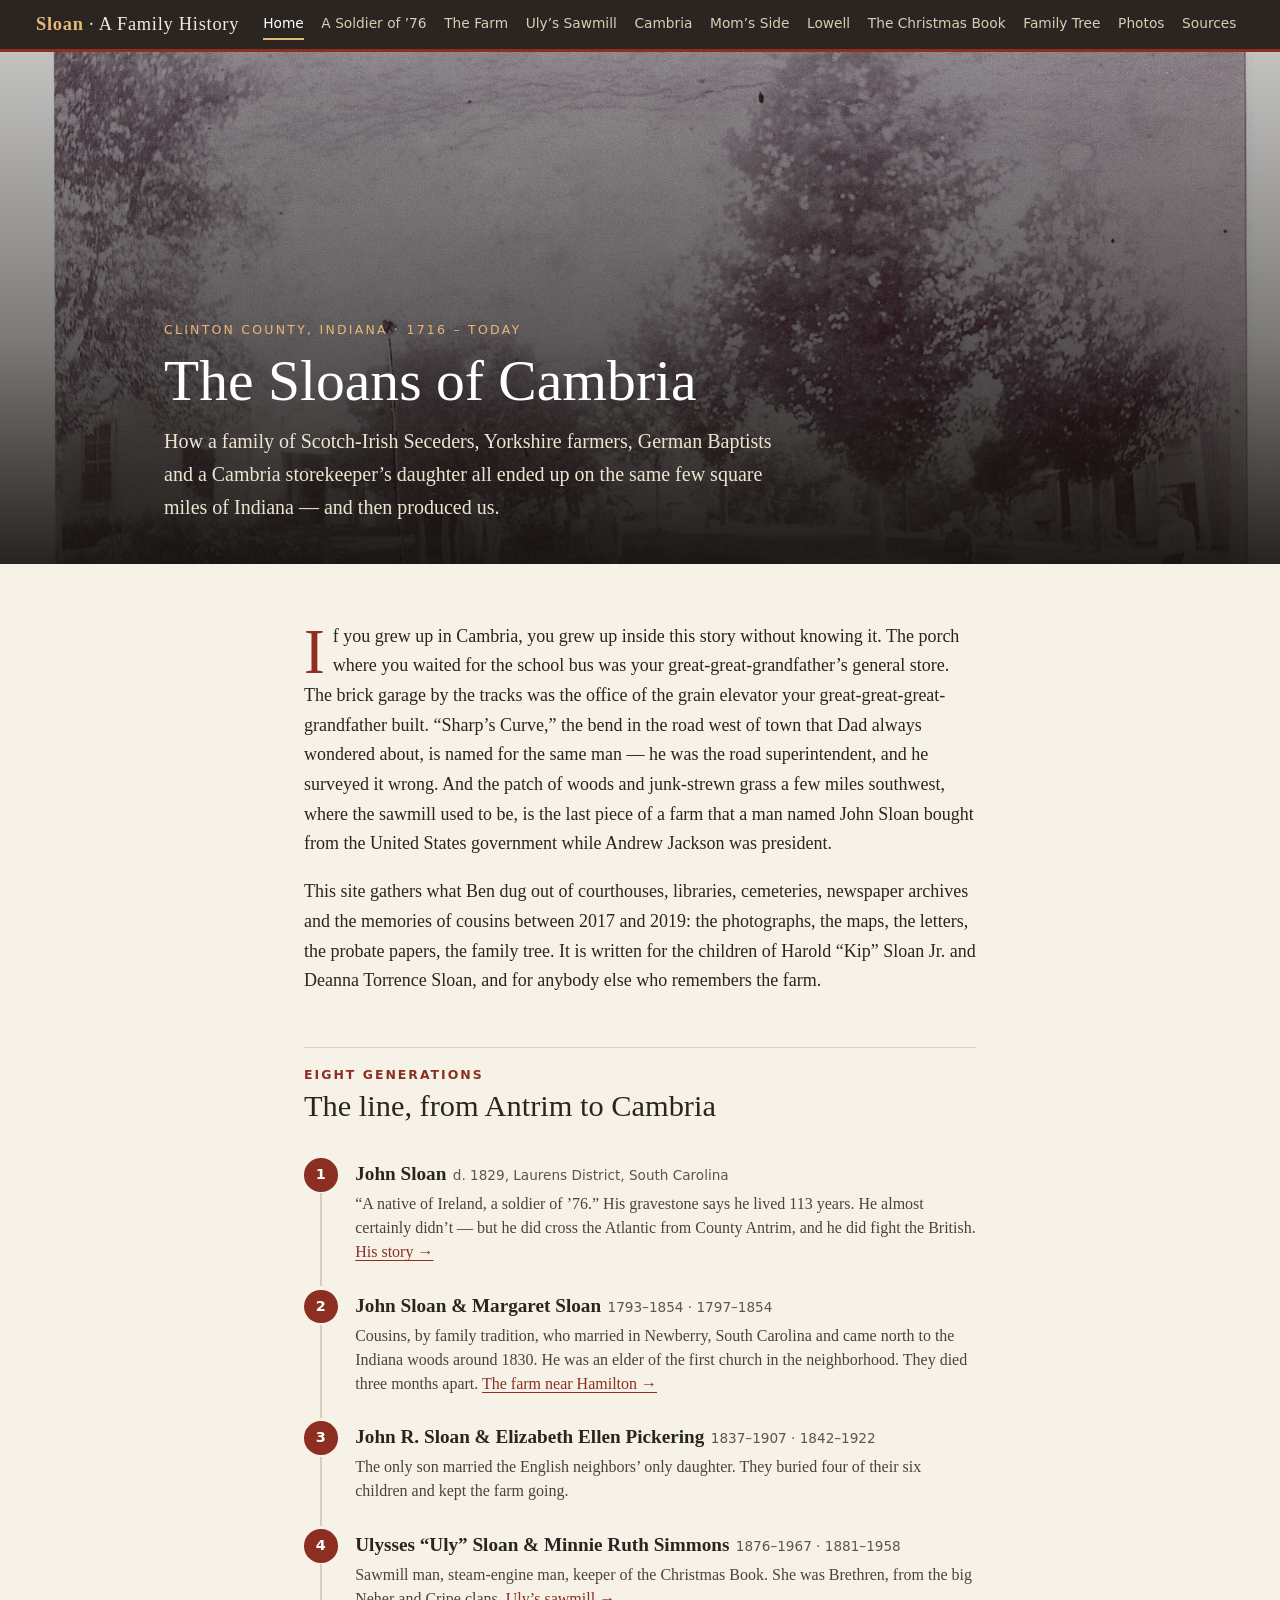
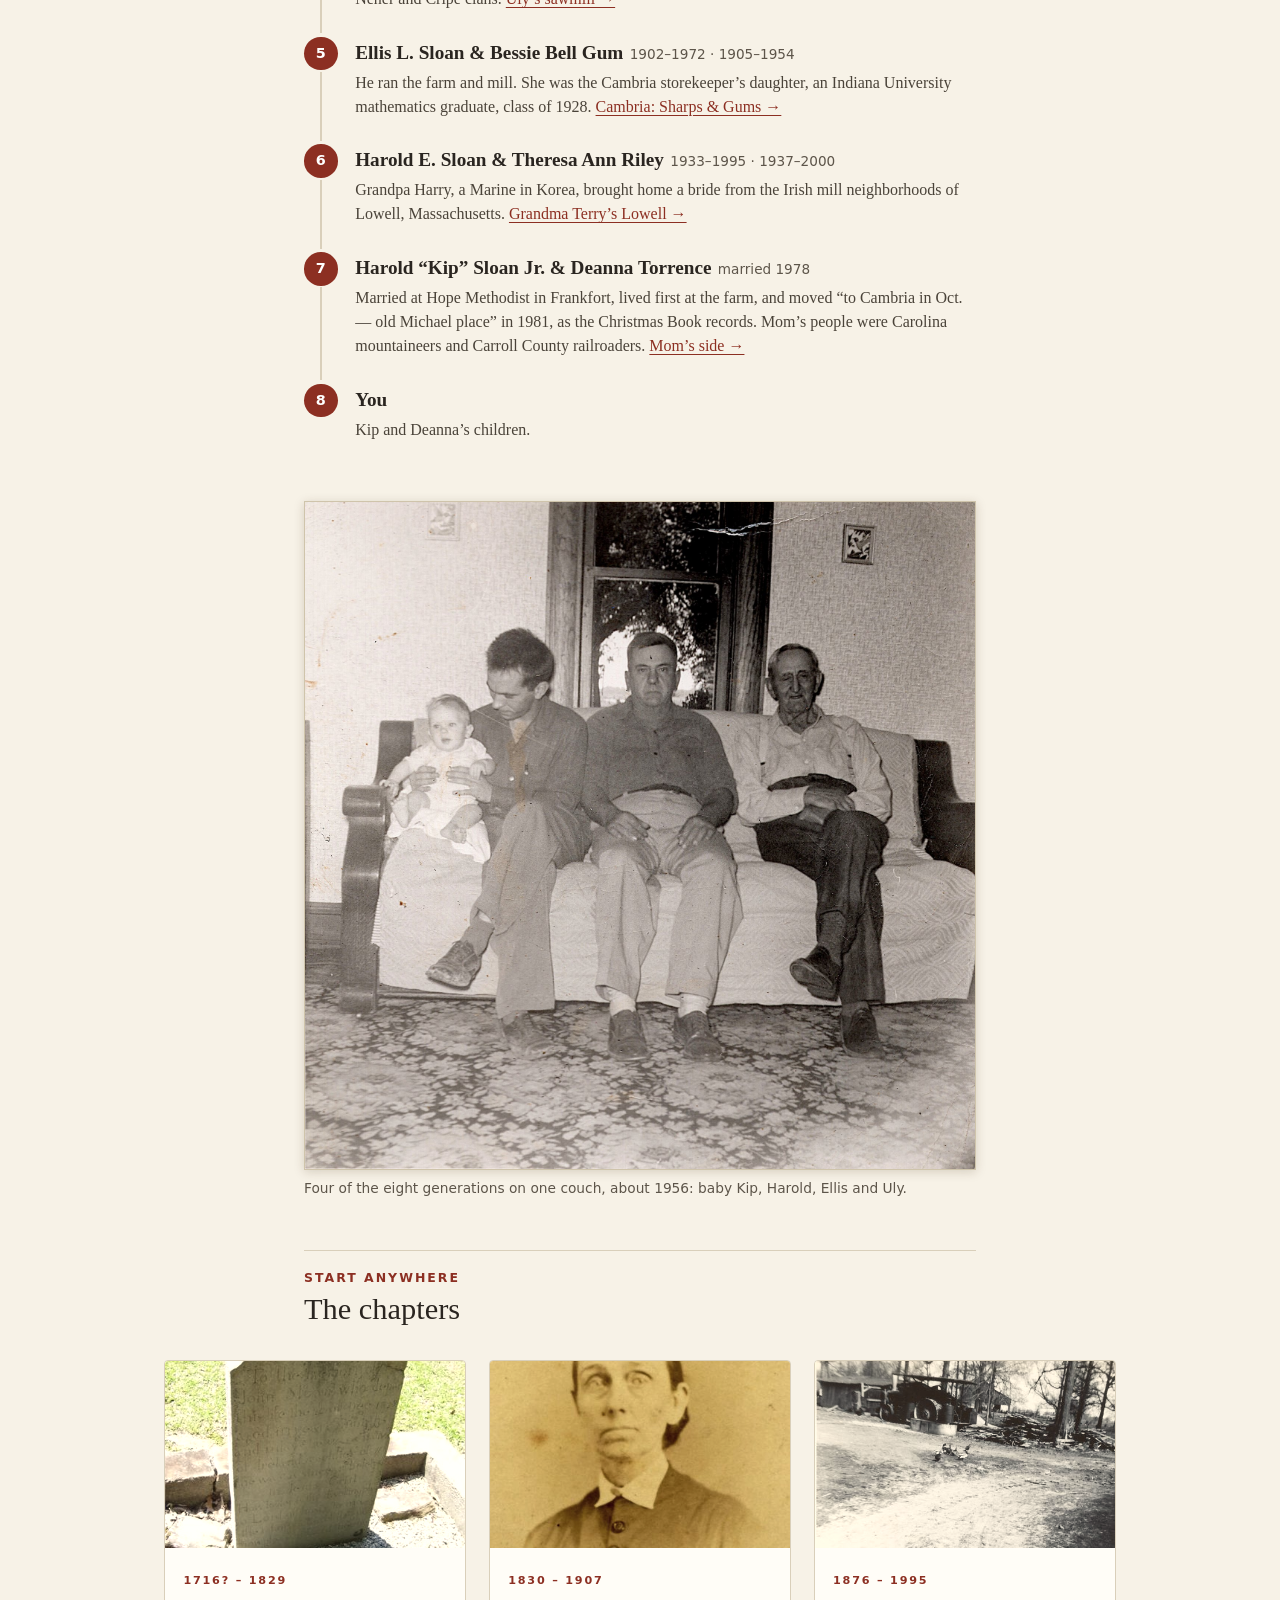
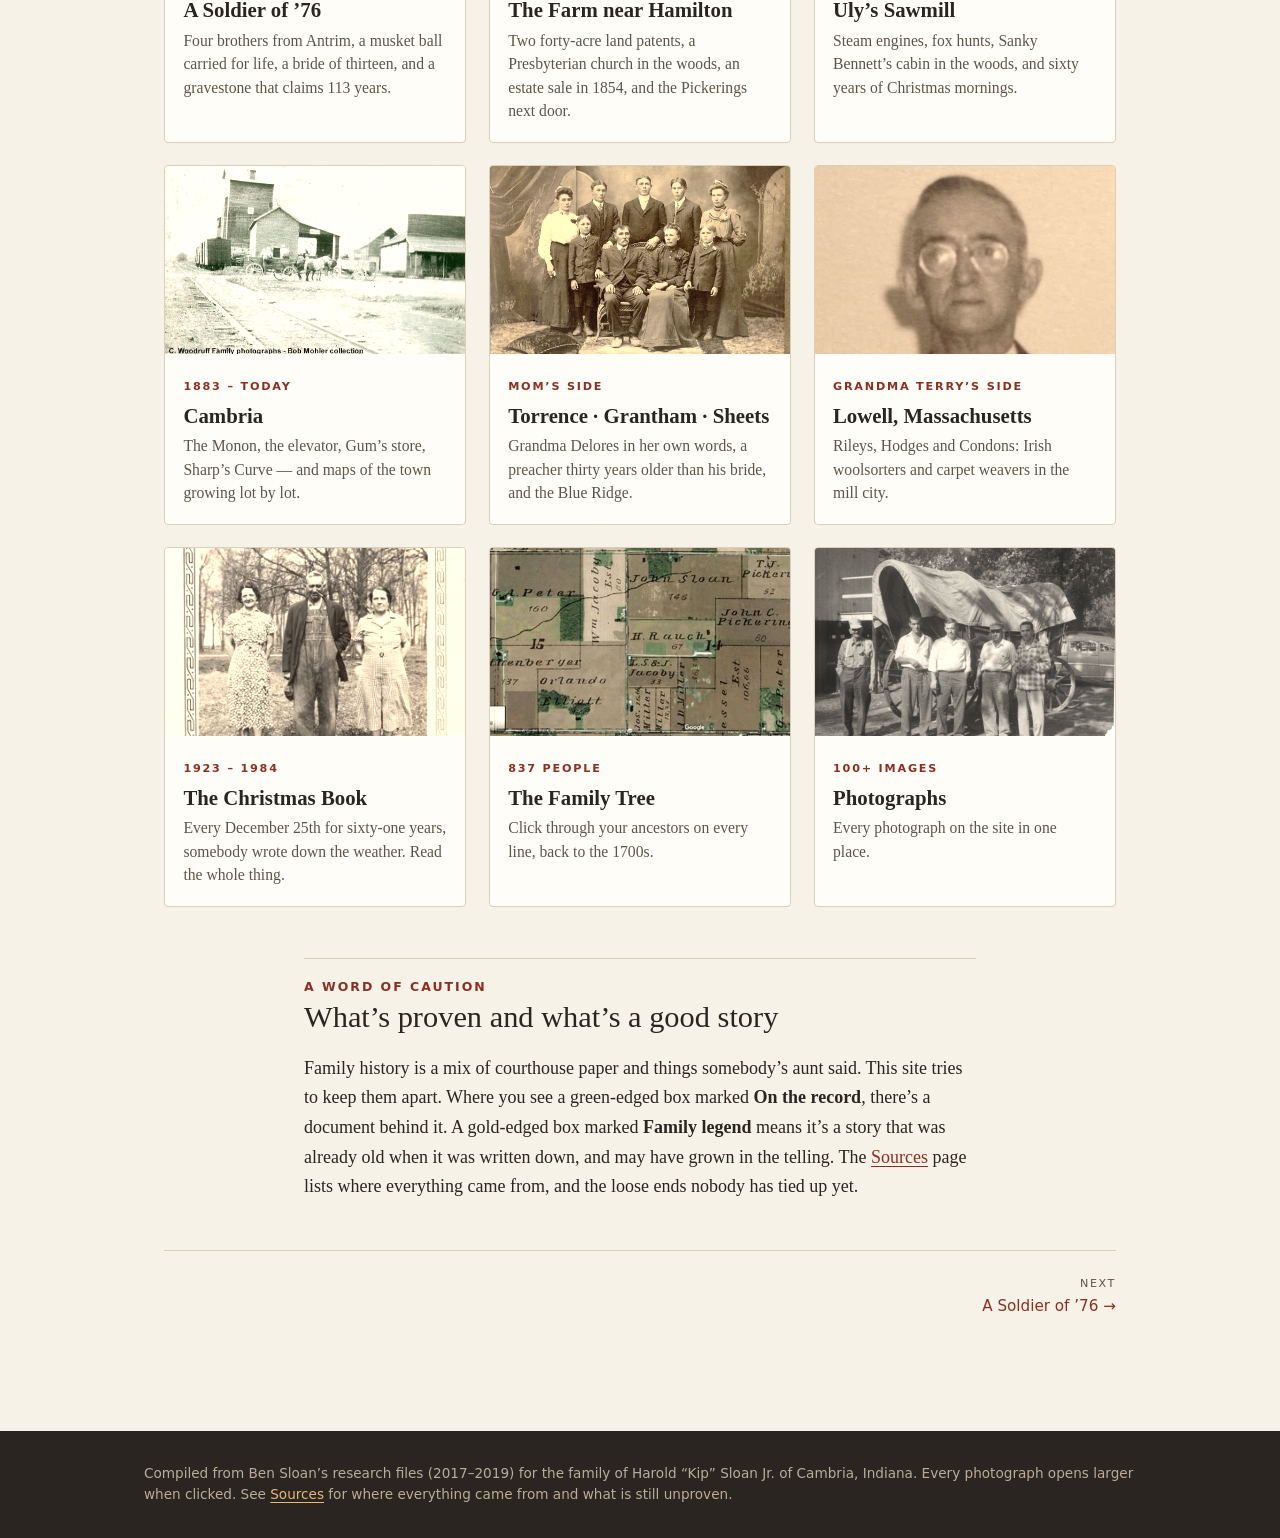
==== index.html @ 34e48b0c "Torrence line: Ramsour's Mill, the two Revolutionary Adams, Ann Bonar's tavern and estate; Hugh of L" ====
<!doctype html>
<html lang="en"><head><meta charset="utf-8"><meta name="robots" content="noindex, nofollow"><meta name="viewport" content="width=device-width, initial-scale=1">
<title>The Sloans of Cambria · The Sloans of Cambria</title>
<link rel="stylesheet" href="css/style.css?v=1790881343"></head>
<body>
<div class="site-head"><div class="wrap"><a class="brand" href="index.html"><b>Sloan</b> · A Family History</a><nav class="site-nav"><a href="index.html" class=on>Home</a><a href="south-carolina.html">A Soldier of ’76</a><a href="pioneers.html">The Farm</a><a href="sawmill.html">Uly’s Sawmill</a><a href="cambria.html">Cambria</a><a href="moms-side.html">Mom’s Side</a><a href="lowell.html">Lowell</a><a href="christmas-book.html">The Christmas Book</a><a href="tree.html">Family Tree</a><a href="gallery.html">Photos</a><a href="sources.html">Sources</a></nav></div></div>
<header class="hero home" style="background-image:url('img/sloan-home.jpg');background-position:center 70%"><div class="inner"><p class="kicker">Clinton County, Indiana · 1716 – today</p><h1>The Sloans of Cambria</h1><p class="lede">How a family of Scotch-Irish Seceders, Yorkshire farmers, German Baptists and a Cambria storekeeper’s daughter all ended up on the same few square miles of Indiana — and then produced us.</p></div></header>
<main><div class="article">
<p class="drop">If you grew up in Cambria, you grew up inside this story without knowing it. The porch where you waited for the school bus was your great-great-grandfather’s general store. The brick garage by the tracks was the office of the grain elevator your great-great-great-grandfather built. “Sharp’s Curve,” the bend in the road west of town that Dad always wondered about, is named for the same man — he was the road superintendent, and he surveyed it wrong. And the patch of woods and junk-strewn grass a few miles southwest, where the sawmill used to be, is the last piece of a farm that a man named John Sloan bought from the United States government while Andrew Jackson was president.</p>

<p>This site gathers what Ben dug out of courthouses, libraries, cemeteries, newspaper archives and the memories of cousins between 2017 and 2019: the photographs, the maps, the letters, the probate papers, the family tree. It is written for the children of Harold “Kip” Sloan Jr. and Deanna Torrence Sloan, and for anybody else who remembers the farm.</p>

<h2><span class="yr">Eight generations</span>The line, from Antrim to Cambria</h2>

<ol class="lineage">
  <li><b>John Sloan</b><span class="dates">d. 1829, Laurens District, South Carolina</span>
    <p>“A native of Ireland, a soldier of ’76.” His gravestone says he lived 113 years. He almost certainly didn’t — but he did cross the Atlantic from County Antrim, and he did fight the British. <a href="south-carolina.html">His story →</a></p></li>
  <li><b>John Sloan &amp; Margaret Sloan</b><span class="dates">1793–1854 · 1797–1854</span>
    <p>Cousins, by family tradition, who married in Newberry, South Carolina and came north to the Indiana woods around 1830. He was an elder of the first church in the neighborhood. They died three months apart. <a href="pioneers.html">The farm near Hamilton →</a></p></li>
  <li><b>John R. Sloan &amp; Elizabeth Ellen Pickering</b><span class="dates">1837–1907 · 1842–1922</span>
    <p>The only son married the English neighbors’ only daughter. They buried four of their six children and kept the farm going.</p></li>
  <li><b>Ulysses “Uly” Sloan &amp; Minnie Ruth Simmons</b><span class="dates">1876–1967 · 1881–1958</span>
    <p>Sawmill man, steam-engine man, keeper of the Christmas Book. She was Brethren, from the big Neher and Cripe clans. <a href="sawmill.html">Uly’s sawmill →</a></p></li>
  <li><b>Ellis L. Sloan &amp; Bessie Bell Gum</b><span class="dates">1902–1972 · 1905–1954</span>
    <p>He ran the farm and mill. She was the Cambria storekeeper’s daughter, an Indiana University mathematics graduate, class of 1928. <a href="cambria.html">Cambria: Sharps &amp; Gums →</a></p></li>
  <li><b>Harold E. Sloan &amp; Theresa Ann Riley</b><span class="dates">1933–1995 · 1937–2000</span>
    <p>Grandpa Harry, a Marine in Korea, brought home a bride from the Irish mill neighborhoods of Lowell, Massachusetts. <a href="lowell.html">Grandma Terry’s Lowell →</a></p></li>
  <li><b>Harold “Kip” Sloan Jr. &amp; Deanna Torrence</b><span class="dates">married 1978</span>
    <p>Married at Hope Methodist in Frankfort, lived first at the farm, and moved “to Cambria in Oct. — old Michael place” in 1981, as the Christmas Book records. Mom’s people were Carolina mountaineers and Carroll County railroaders. <a href="moms-side.html">Mom’s side →</a></p></li>
  <li><b>You</b>
    <p>Kip and Deanna’s children.</p></li>
</ol>

<figure class=""><img src="img/four-generations-1956.jpg" data-full="img/four-generations-1956.jpg" alt="Four of the eight generations on one couch, about 1956: baby Kip, Harold, Ellis and Uly." loading="lazy"><figcaption>Four of the eight generations on one couch, about 1956: baby Kip, Harold, Ellis and Uly.</figcaption></figure>

<h2><span class="yr">Start anywhere</span>The chapters</h2>

<div class="cards">
  <a class="card" href="south-carolina.html"><div class="ph" style="background-image:url('img/grave-john-sloan-sc-t.jpg')"></div><div class="tx"><span class="k">1716? – 1829</span><h3>A Soldier of ’76</h3><p>Four brothers from Antrim, a musket ball carried for life, a bride of thirteen, and a gravestone that claims 113 years.</p></div></a>
  <a class="card" href="pioneers.html"><div class="ph" style="background-image:url('img/jane-sloan-compton-t.jpg')"></div><div class="tx"><span class="k">1830 – 1907</span><h3>The Farm near Hamilton</h3><p>Two forty-acre land patents, a Presbyterian church in the woods, an estate sale in 1854, and the Pickerings next door.</p></div></a>
  <a class="card" href="sawmill.html"><div class="ph" style="background-image:url('img/sawmill-1940-t.jpg')"></div><div class="tx"><span class="k">1876 – 1995</span><h3>Uly’s Sawmill</h3><p>Steam engines, fox hunts, Sanky Bennett’s cabin in the woods, and sixty years of Christmas mornings.</p></div></a>
  <a class="card" href="cambria.html"><div class="ph" style="background-image:url('img/cambria-elevator-street-t.jpg')"></div><div class="tx"><span class="k">1883 – today</span><h3>Cambria</h3><p>The Monon, the elevator, Gum’s store, Sharp’s Curve — and maps of the town growing lot by lot.</p></div></a>
  <a class="card" href="moms-side.html"><div class="ph" style="background-image:url('img/sheets-family-t.jpg')"></div><div class="tx"><span class="k">Mom’s side</span><h3>Torrence · Grantham · Sheets</h3><p>Grandma Delores in her own words, a preacher thirty years older than his bride, and the Blue Ridge.</p></div></a>
  <a class="card" href="lowell.html"><div class="ph" style="background-image:url('img/hodge-william-t.jpg')"></div><div class="tx"><span class="k">Grandma Terry’s side</span><h3>Lowell, Massachusetts</h3><p>Rileys, Hodges and Condons: Irish woolsorters and carpet weavers in the mill city.</p></div></a>
  <a class="card" href="christmas-book.html"><div class="ph" style="background-image:url('img/uly-minnie-izora-1936-t.jpg')"></div><div class="tx"><span class="k">1923 – 1984</span><h3>The Christmas Book</h3><p>Every December 25th for sixty-one years, somebody wrote down the weather. Read the whole thing.</p></div></a>
  <a class="card" href="tree.html"><div class="ph" style="background-image:url('img/farm-1903-t.jpg')"></div><div class="tx"><span class="k">837 people</span><h3>The Family Tree</h3><p>Click through your ancestors on every line, back to the 1700s.</p></div></a>
  <a class="card" href="gallery.html"><div class="ph" style="background-image:url('img/wagon-1952-t.jpg')"></div><div class="tx"><span class="k">100+ images</span><h3>Photographs</h3><p>Every photograph on the site in one place.</p></div></a>
</div>

<h2><span class="yr">A word of caution</span>What’s proven and what’s a good story</h2>
<p>Family history is a mix of courthouse paper and things somebody’s aunt said. This site tries to keep them apart. Where you see a green-edged box marked <b>On the record</b>, there’s a document behind it. A gold-edged box marked <b>Family legend</b> means it’s a story that was already old when it was written down, and may have grown in the telling. The <a href="sources.html">Sources</a> page lists where everything came from, and the loose ends nobody has tied up yet.</p>

<nav class="nextprev"><span></span><a href="south-carolina.html" style="text-align:right"><span>Next</span>A Soldier of ’76 →</a></nav>
</div></main>
<footer class="site-foot"><div class="wrap">Compiled from Ben Sloan’s research files (2017–2019) for the family of Harold “Kip” Sloan Jr. of Cambria, Indiana.
Every photograph opens larger when clicked. See <a href="sources.html">Sources</a> for where everything came from and what is still unproven.</div></footer>
<script src="js/site.js?v=1790881343"></script>
</body></html>
---- css/style.css ----
/* Sloan family history — shared styles */
:root {
  --paper: #f7f2e7;
  --paper-2: #efe7d6;
  --card: #fffdf7;
  --ink: #2a2520;
  --ink-soft: #5d554a;
  --rule: #d9cfba;
  --barn: #8c2f22;
  --barn-dark: #6d2218;
  --field: #4c5f3c;
  --gold: #b08a3e;
  --serif: "Iowan Old Style", "Palatino Linotype", Palatino, "Book Antiqua", Georgia, serif;
  --sans: "Segoe UI", system-ui, -apple-system, "Helvetica Neue", Arial, sans-serif;
  --measure: 42rem;
}
* { box-sizing: border-box; }
html { scroll-behavior: smooth; }
body {
  margin: 0; background: var(--paper); color: var(--ink);
  font-family: var(--serif); font-size: 1.125rem; line-height: 1.65;
  -webkit-font-smoothing: antialiased;
}
img { max-width: 100%; height: auto; display: block; }
a { color: var(--barn); text-decoration-thickness: 1px; text-underline-offset: 3px; }
a:hover { color: var(--barn-dark); }

/* ---------- header / nav ---------- */
.site-head {
  background: var(--ink); color: #f3ead8; position: sticky; top: 0; z-index: 50;
  border-bottom: 3px solid var(--barn);
}
.site-head .wrap { display: flex; align-items: center; gap: 1.5rem; padding: .55rem 1.25rem; max-width: 78rem; margin: 0 auto; flex-wrap: wrap; }
.brand { font-size: 1.15rem; letter-spacing: .04em; color: #f3ead8; text-decoration: none; white-space: nowrap; }
.brand b { color: #e7b777; font-weight: 600; }
.site-nav { display: flex; gap: .15rem 1.1rem; flex-wrap: wrap; font-family: var(--sans); font-size: .86rem; }
.site-nav a { color: #d9cdb6; text-decoration: none; padding: .2rem 0; border-bottom: 2px solid transparent; }
.site-nav a:hover, .site-nav a.on { color: #fff; border-bottom-color: #e7b777; }

/* ---------- hero ---------- */
.hero { position: relative; color: #fff; background: #1d1a16 center/cover no-repeat; min-height: 24rem; display: flex; align-items: flex-end; }
.hero::before { content: ""; position: absolute; inset: 0; background: linear-gradient(180deg, rgba(20,17,13,.25) 0%, rgba(20,17,13,.55) 55%, rgba(20,17,13,.92) 100%); }
.hero .inner { position: relative; max-width: 62rem; margin: 0 auto; padding: 5rem 1.25rem 2.5rem; width: 100%; }
.hero .kicker { font-family: var(--sans); text-transform: uppercase; letter-spacing: .18em; font-size: .78rem; color: #e7b777; margin: 0 0 .6rem; }
.hero h1 { font-size: clamp(2.1rem, 5vw, 3.6rem); line-height: 1.08; margin: 0 0 .8rem; font-weight: 500; text-wrap: balance; }
.hero p.lede { font-size: 1.25rem; max-width: 40rem; margin: 0; color: #eee4d2; }
.hero .credit { position: absolute; right: .75rem; bottom: .4rem; font: .68rem var(--sans); color: rgba(255,255,255,.55); }
.hero.home { min-height: 32rem; }

/* ---------- article ---------- */
main { display: block; }
.article { max-width: 62rem; margin: 0 auto; padding: 2.5rem 1.25rem 4rem; }
.article > p, .article > h2, .article > h3, .article > ul, .article > ol, .article > blockquote, .article > .note, .article > .facts, .article > dl, .article > table, .article > .toc {
  max-width: var(--measure); margin-left: auto; margin-right: auto;
}
.article h2 { font-size: 1.9rem; font-weight: 500; line-height: 1.2; margin-top: 3.2rem; margin-bottom: .8rem; padding-top: 1.2rem; border-top: 1px solid var(--rule); text-wrap: balance; }
.article h2 .yr { display: block; font: 600 .78rem var(--sans); letter-spacing: .16em; text-transform: uppercase; color: var(--barn); margin-bottom: .35rem; }
.article h3 { font-size: 1.3rem; font-weight: 600; margin-top: 2.2rem; margin-bottom: .4rem; }
.article > p:first-of-type.drop::first-letter { float: left; font-size: 3.9rem; line-height: .82; padding: .3rem .5rem 0 0; color: var(--barn); }
.article li { margin-bottom: .35rem; }

blockquote { margin: 1.8rem auto; padding: .2rem 0 .2rem 1.4rem; border-left: 3px solid var(--gold); font-style: italic; color: #3b342b; }
blockquote p { margin: .5rem 0; }
blockquote cite, blockquote footer { display: block; font: normal .82rem var(--sans); color: var(--ink-soft); margin-top: .5rem; }
blockquote.big { font-size: 1.4rem; line-height: 1.45; border: 0; padding: 0; text-align: center; max-width: 36rem !important; }
blockquote.big::before { content: "“"; display: block; font-size: 3.5rem; line-height: .6; color: var(--gold); font-style: normal; margin-bottom: .2rem; }

.note { background: var(--paper-2); border: 1px solid var(--rule); border-left: 4px solid var(--field); padding: .9rem 1.2rem; font-size: 1rem; border-radius: 3px; margin-top: 1.6rem; margin-bottom: 1.6rem; }
.note.legend { border-left-color: var(--gold); }
.note b.tag { font: 700 .7rem var(--sans); letter-spacing: .14em; text-transform: uppercase; color: var(--field); display: block; margin-bottom: .25rem; }
.note.legend b.tag { color: #8a6a24; }

/* ---------- figures ---------- */
figure { margin: 2.2rem auto; max-width: var(--measure); }
figure.wide { max-width: 58rem; }
figure.small { max-width: 22rem; }
figure.right, figure.left { max-width: 19rem; margin-top: .4rem; margin-bottom: 1rem; }
@media (min-width: 60rem) {
  figure.right { float: right; margin-right: calc((100% - var(--measure)) / 2 - 10.5rem); margin-left: 2rem; clear: right; }
  figure.left { float: left; margin-left: calc((100% - var(--measure)) / 2 - 10.5rem); margin-right: 2rem; clear: left; }
}
figure img { width: 100%; background: #e8dfcb; border: 1px solid #cfc4ab; box-shadow: 0 2px 10px rgba(60,40,10,.18); cursor: zoom-in; }
figcaption { font: .86rem/1.45 var(--sans); color: var(--ink-soft); margin-top: .55rem; }
figcaption .credit { display: block; font-size: .74rem; color: #8a8072; margin-top: .15rem; }
.pair { display: grid; grid-template-columns: repeat(auto-fit, minmax(min(15rem, 100%), 1fr)); gap: 1.4rem; max-width: 58rem; margin: 2.2rem auto; align-items: start; }
.pair figure { margin: 0; max-width: none; }
.clear { clear: both; }

/* ---------- cards ---------- */
.cards { display: grid; grid-template-columns: repeat(auto-fit, minmax(min(17rem, 100%), 1fr)); gap: 1.4rem; margin: 2rem 0; }
.card { background: var(--card); border: 1px solid var(--rule); border-radius: 4px; overflow: hidden; text-decoration: none; color: inherit; display: flex; flex-direction: column; transition: transform .15s, box-shadow .15s; }
.card:hover { transform: translateY(-3px); box-shadow: 0 8px 22px rgba(60,40,10,.16); color: inherit; }
.card .ph { aspect-ratio: 16/10; background: #d8ccb2 center/cover; filter: sepia(.25); }
.card .tx { padding: 1rem 1.15rem 1.2rem; }
.card .k { font: 600 .7rem var(--sans); letter-spacing: .16em; text-transform: uppercase; color: var(--barn); }
.card h3 { margin: .25rem 0 .35rem; font-size: 1.3rem; font-weight: 600; line-height: 1.2; }
.card p { margin: 0; font-size: .98rem; line-height: 1.5; color: var(--ink-soft); }

/* ---------- lineage strip ---------- */
.lineage { list-style: none; padding: 0; margin: 2rem auto; max-width: 46rem; counter-reset: gen; }
.lineage li { position: relative; padding: .1rem 0 1.5rem 3.2rem; margin: 0; }
.lineage li::before { counter-increment: gen; content: counter(gen); position: absolute; left: 0; top: .1rem; width: 2.1rem; height: 2.1rem; border-radius: 50%; background: var(--barn); color: #fff; font: 600 .9rem/2.1rem var(--sans); text-align: center; }
.lineage li::after { content: ""; position: absolute; left: 1.02rem; top: 2.3rem; bottom: .1rem; width: 2px; background: var(--rule); }
.lineage li:last-child::after { display: none; }
.lineage b { font-size: 1.2rem; font-weight: 600; }
.lineage .dates { font: .85rem var(--sans); color: var(--ink-soft); margin-left: .4rem; }
.lineage p { margin: .15rem 0 0; font-size: 1rem; color: #4a4339; line-height: 1.5; }

/* ---------- facts / tables ---------- */
.facts { background: var(--card); border: 1px solid var(--rule); padding: 1rem 1.3rem; border-radius: 4px; font-size: 1rem; }
.facts h4 { margin: 0 0 .5rem; font: 700 .74rem var(--sans); letter-spacing: .14em; text-transform: uppercase; color: var(--barn); }
.facts ul { margin: 0; padding-left: 1.1rem; }
table.ledger { border-collapse: collapse; width: 100%; font-size: .98rem; }
table.ledger th, table.ledger td { text-align: left; padding: .35rem .6rem; border-bottom: 1px solid var(--rule); vertical-align: top; }
table.ledger th { font: 700 .72rem var(--sans); letter-spacing: .1em; text-transform: uppercase; color: var(--ink-soft); }
table.ledger td.num { text-align: right; white-space: nowrap; font-variant-numeric: tabular-nums; }

/* ---------- descendants outline ---------- */
.outline, .outline ul { list-style: none; padding-left: 0; margin: 0; }
.outline ul { padding-left: 1.4rem; border-left: 1px solid var(--rule); margin-left: .45rem; }
.outline li { margin: .3rem 0; font-size: 1rem; line-height: 1.4; }
.outline .sp { color: var(--ink-soft); }
.outline .line { background: #f3dfc0; padding: 0 .25rem; border-radius: 2px; }

/* ---------- Christmas book ---------- */
.ledger-book { max-width: 44rem; margin: 2rem auto; background: #fbf7ea; border: 1px solid #d8cba8; box-shadow: 0 3px 14px rgba(60,40,10,.15); padding: 1.5rem 0; background-image: linear-gradient(#e5dcc3 1px, transparent 1px); background-size: 100% 1.9rem; }
.entry { display: grid; grid-template-columns: 5.2rem 1fr; gap: 0 1rem; padding: .25rem 1.6rem; line-height: 1.9rem; font-size: 1.05rem; border-left: 2px solid #d99a8f; margin-left: 1.4rem; }
.entry .y { font-weight: 700; color: var(--barn); font-variant-numeric: tabular-nums; }
.entry .who { font: .72rem var(--sans); color: #8a8072; display: block; line-height: 1.2; }
.entry.event { background: rgba(176,138,62,.13); }
.entry i.ed { color: #8a8072; font-size: .92rem; }

/* ---------- gallery ---------- */
.filters { display: flex; flex-wrap: wrap; gap: .5rem; margin: 1.5rem 0; font-family: var(--sans); }
.filters button { border: 1px solid var(--rule); background: var(--card); color: var(--ink); padding: .4rem .9rem; border-radius: 99px; font-size: .88rem; cursor: pointer; }
.filters button.on { background: var(--barn); border-color: var(--barn); color: #fff; }
.grid { columns: 4 15rem; column-gap: 1rem; }
.grid figure { break-inside: avoid; margin: 0 0 1rem; max-width: none; background: var(--card); border: 1px solid var(--rule); padding: .5rem; }
.grid figure img { border: 0; box-shadow: none; }
.grid figcaption { font-size: .8rem; }

/* ---------- lightbox ---------- */
.lb { position: fixed; inset: 0; background: rgba(18,15,11,.94); z-index: 100; display: none; flex-direction: column; align-items: center; justify-content: center; padding: 1rem; }
.lb.open { display: flex; }
.lb img { max-width: 96vw; max-height: 80vh; object-fit: contain; box-shadow: 0 0 40px #000; }
.lb .cap { color: #e9dfcb; font: .92rem/1.45 var(--sans); max-width: 52rem; text-align: center; margin-top: .9rem; }
.lb .cap a { color: #e7b777; }
.lb button { position: absolute; background: none; border: 0; color: #fff; font-size: 2.2rem; cursor: pointer; padding: .5rem 1rem; opacity: .75; }
.lb button:hover { opacity: 1; }
.lb .x { top: .3rem; right: .6rem; }
.lb .prev { left: .3rem; top: 45%; }
.lb .next { right: .3rem; top: 45%; }

/* ---------- time slider (maps) ---------- */
.timeview { max-width: 46rem; margin: 2rem auto; background: var(--card); border: 1px solid var(--rule); padding: 1rem; border-radius: 4px; }
.timeview .stage { position: relative; background: #faf6ec; }
.timeview .stage img { width: 100%; border: 1px solid var(--rule); }
.timeview .bar { display: flex; align-items: center; gap: 1rem; margin-top: .8rem; font-family: var(--sans); }
.timeview .year { font: 600 1.6rem var(--serif); color: var(--barn); min-width: 4rem; }
.timeview input[type=range] { flex: 1; accent-color: var(--barn); }
.timeview button { border: 1px solid var(--rule); background: var(--paper); border-radius: 4px; padding: .3rem .7rem; cursor: pointer; font-size: .85rem; }
.timeview .what { font: .9rem/1.45 var(--sans); color: var(--ink-soft); margin: .6rem 0 0; min-height: 2.6em; }

/* ---------- tree ---------- */
.treebar { display: flex; flex-wrap: wrap; gap: .7rem 1rem; align-items: center; font-family: var(--sans); font-size: .9rem; margin: 1rem 0; }
.treebar input[type=search] { padding: .45rem .7rem; border: 1px solid var(--rule); border-radius: 4px; min-width: 16rem; font-size: .95rem; background: var(--card); }
.treebar button, .treebar select { border: 1px solid var(--rule); background: var(--card); border-radius: 4px; padding: .42rem .8rem; cursor: pointer; font-size: .86rem; }
.treebar .quick { display: flex; flex-wrap: wrap; gap: .4rem; }
.results { position: absolute; z-index: 20; background: var(--card); border: 1px solid var(--rule); max-height: 20rem; overflow: auto; box-shadow: 0 8px 20px rgba(0,0,0,.15); font: .9rem var(--sans); min-width: 20rem; }
.results div { padding: .4rem .7rem; cursor: pointer; border-bottom: 1px solid #eee5d2; }
.results div:hover { background: var(--paper-2); }
.tree-wrap { display: grid; grid-template-columns: 1fr 20rem; gap: 1.2rem; align-items: start; }
@media (max-width: 64rem) { .tree-wrap { grid-template-columns: 1fr; } }
.pedigree { display: grid; grid-template-columns: repeat(5, minmax(9.5rem, 1fr)); grid-template-rows: repeat(16, 2.55rem); gap: 0 1.1rem; overflow-x: auto; padding: .5rem .2rem 1rem; }
.pbox { align-self: center; background: var(--card); border: 1px solid var(--rule); border-left: 4px solid #9db0c4; border-radius: 3px; padding: .25rem .5rem; font: .8rem/1.25 var(--sans); cursor: pointer; position: relative; min-width: 0; }
.pbox.f { border-left-color: #cf9a9a; }
.pbox.sel { outline: 2px solid var(--barn); }
.pbox.empty { opacity: .35; border-style: dashed; cursor: default; }
.pbox:hover:not(.empty) { background: #fff6e2; }
.pbox .nm { font-weight: 600; white-space: nowrap; overflow: hidden; text-overflow: ellipsis; display: block; }
.pbox .dt { color: var(--ink-soft); font-size: .72rem; white-space: nowrap; overflow: hidden; text-overflow: ellipsis; display: block; }
.pbox.g4 .dt, .pbox.g4 { font-size: .72rem; }
.pbox.more::after { content: "›"; position: absolute; right: -0.85rem; top: 50%; transform: translateY(-50%); color: var(--barn); font-size: 1.1rem; font-weight: 700; }
.pbox::before { content: ""; position: absolute; left: -1.1rem; top: 50%; width: 1.1rem; border-top: 1px solid #b9ad93; }
.pbox.g0::before { display: none; }
.person { background: var(--card); border: 1px solid var(--rule); border-radius: 4px; padding: 1.1rem 1.2rem; font-size: .98rem; position: sticky; top: 4rem; }
.person h3 { margin: 0 0 .1rem; font-size: 1.35rem; font-weight: 600; line-height: 1.2; }
.person .life { font: .85rem var(--sans); color: var(--ink-soft); margin-bottom: .7rem; }
.person dl { margin: 0; display: grid; grid-template-columns: 4.6rem 1fr; gap: .25rem .6rem; font-size: .92rem; line-height: 1.4; }
.person dt { font: 700 .68rem/1.9 var(--sans); letter-spacing: .1em; text-transform: uppercase; color: var(--ink-soft); }
.person dd { margin: 0; }
.person a.p { cursor: pointer; }
.person img { margin: .2rem 0 .8rem; border: 1px solid var(--rule); max-height: 15rem; width: auto; }
.person .story { display: inline-block; margin-top: .9rem; font: 600 .85rem var(--sans); }
.person .rel { font: .8rem var(--sans); color: var(--field); margin-bottom: .5rem; }

/* ---------- docs list ---------- */
.doclist { list-style: none; padding: 0; columns: 2 22rem; column-gap: 2.5rem; font-size: .98rem; }
.doclist li { break-inside: avoid; margin: 0 0 .45rem; padding-left: 1.1rem; text-indent: -1.1rem; line-height: 1.4; }
.doclist li::before { content: "▪ "; color: var(--gold); }
.doclist small { color: var(--ink-soft); font-family: var(--sans); font-size: .76rem; }

/* ---------- footer ---------- */
.site-foot { background: var(--ink); color: #b9ad97; font: .85rem/1.6 var(--sans); padding: 2rem 1.25rem; margin-top: 3rem; }
.site-foot .wrap { max-width: 62rem; margin: 0 auto; }
.site-foot a { color: #e7b777; }
.nextprev { display: flex; justify-content: space-between; gap: 1rem; max-width: 62rem; margin: 3rem auto 0; padding-top: 1.5rem; border-top: 1px solid var(--rule); font-family: var(--sans); font-size: .95rem; }
.nextprev a { text-decoration: none; }
.nextprev span { display: block; font-size: .7rem; letter-spacing: .14em; text-transform: uppercase; color: var(--ink-soft); }

@media (max-width: 52rem) {
  body { font-size: 1.05rem; }
  .site-head { position: static; }
  .site-head .wrap { gap: .3rem 1rem; padding: .5rem 1rem; }
  .site-nav { flex-wrap: nowrap; overflow-x: auto; width: 100%; gap: 1.1rem; padding-bottom: .3rem; -webkit-overflow-scrolling: touch; }
  .site-nav a { white-space: nowrap; }
  .site-nav { scrollbar-width: none; } .site-nav::-webkit-scrollbar { display: none; }
  .hero { flex-direction: column; justify-content: flex-end; } .hero .credit { position: relative; right: auto; bottom: auto; padding: 0 1rem .4rem; align-self: flex-start; }
  .hero { min-height: 18rem; } .hero.home { min-height: 22rem; }
  .hero .inner { padding: 3rem 1rem 1.6rem; } .hero p.lede { font-size: 1.05rem; }
  .article { padding: 1.5rem 1rem 3rem; }
  .article h2 { font-size: 1.55rem; }
  figure.right, figure.left { max-width: 100%; }
  .entry { grid-template-columns: 3.4rem 1fr; padding: .25rem .8rem; margin-left: .6rem; }
  .person { position: static; }
  .treebar input[type=search] { min-width: 0; width: 100%; }
  blockquote.big { font-size: 1.2rem; }
}
@media print { .site-head, .site-foot, .nextprev, .lb { display: none; } body { background: #fff; } }

/* ---------- audio clip ---------- */
.clip { max-width: var(--measure); margin: 2rem auto; background: var(--card); border: 1px solid var(--rule); border-left: 4px solid var(--barn); border-radius: 4px; padding: 1rem 1.2rem; }
.clip .k { font: 700 .7rem var(--sans); letter-spacing: .14em; text-transform: uppercase; color: var(--barn); }
.clip h4 { margin: .15rem 0 .3rem; font-size: 1.2rem; font-weight: 600; }
.clip p { margin: 0 0 .7rem; font: .9rem/1.45 var(--sans); color: var(--ink-soft); }
.clip audio { width: 100%; display: block; }
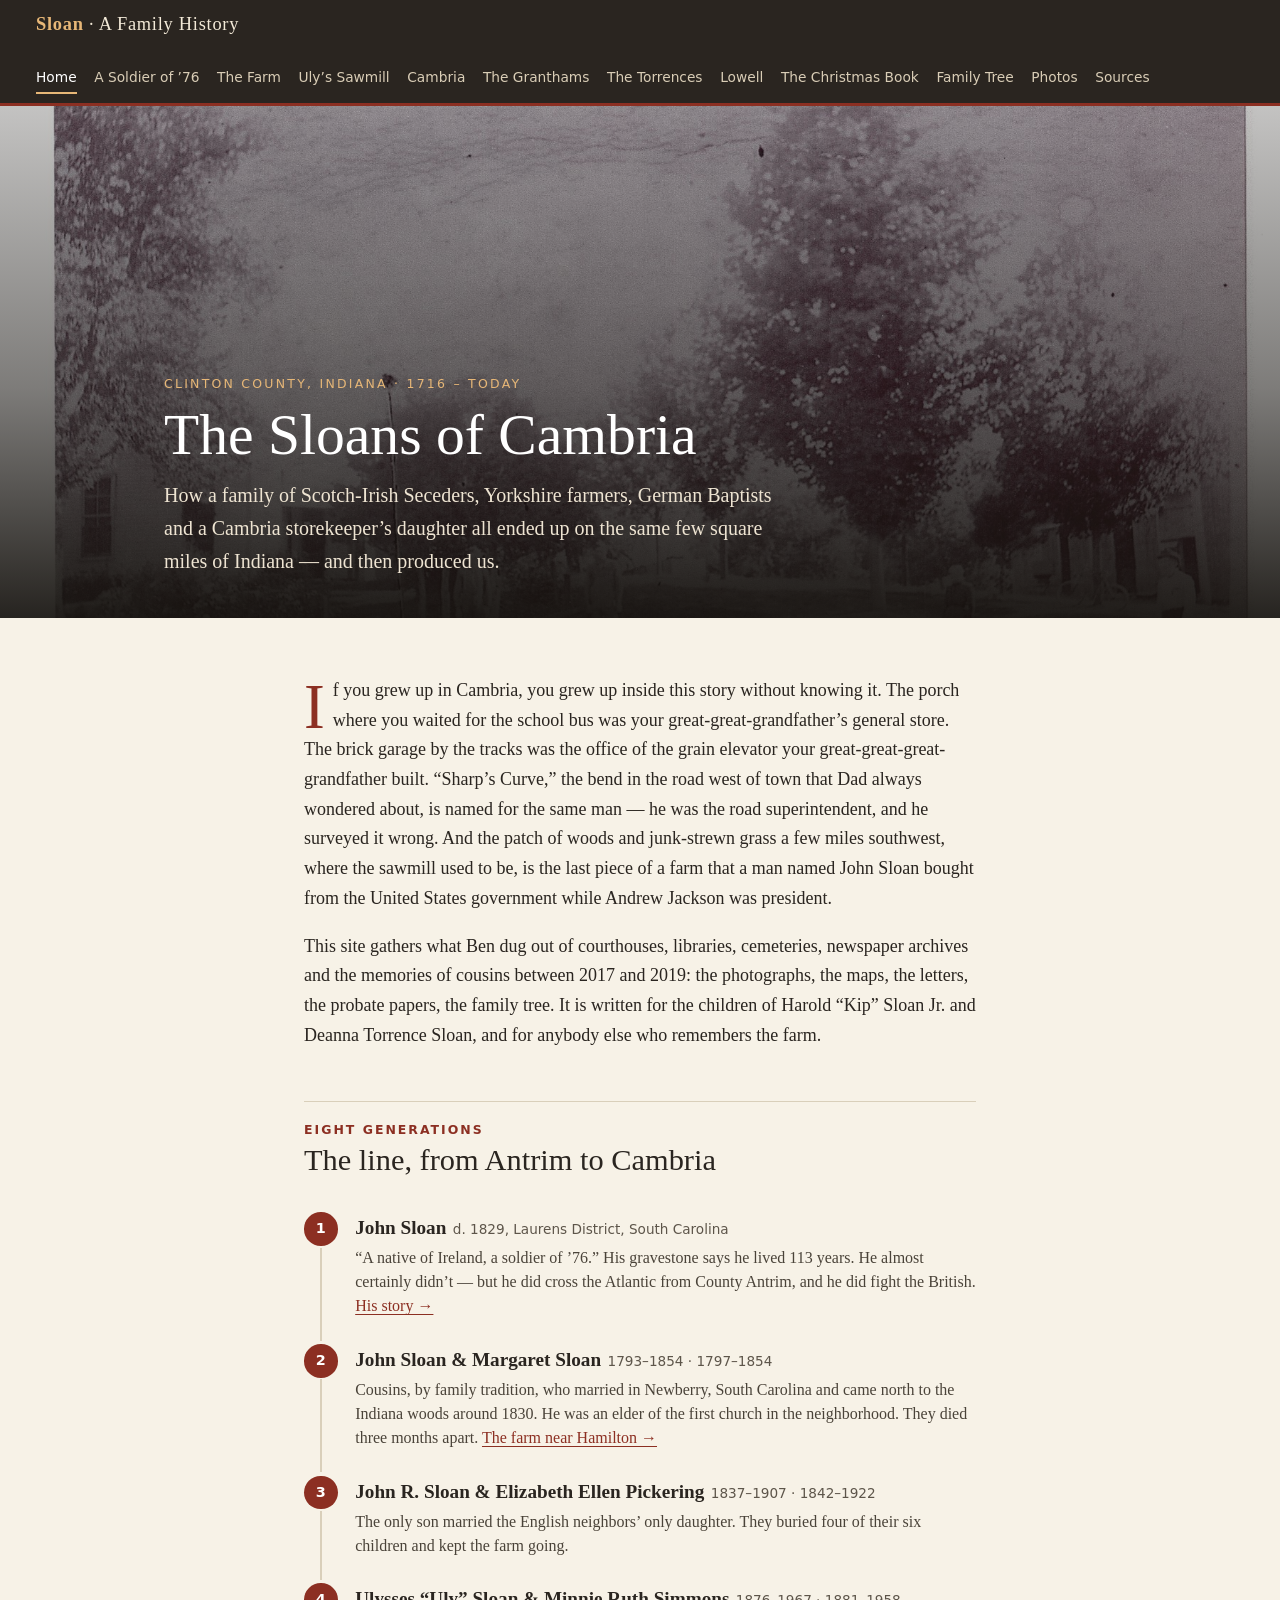
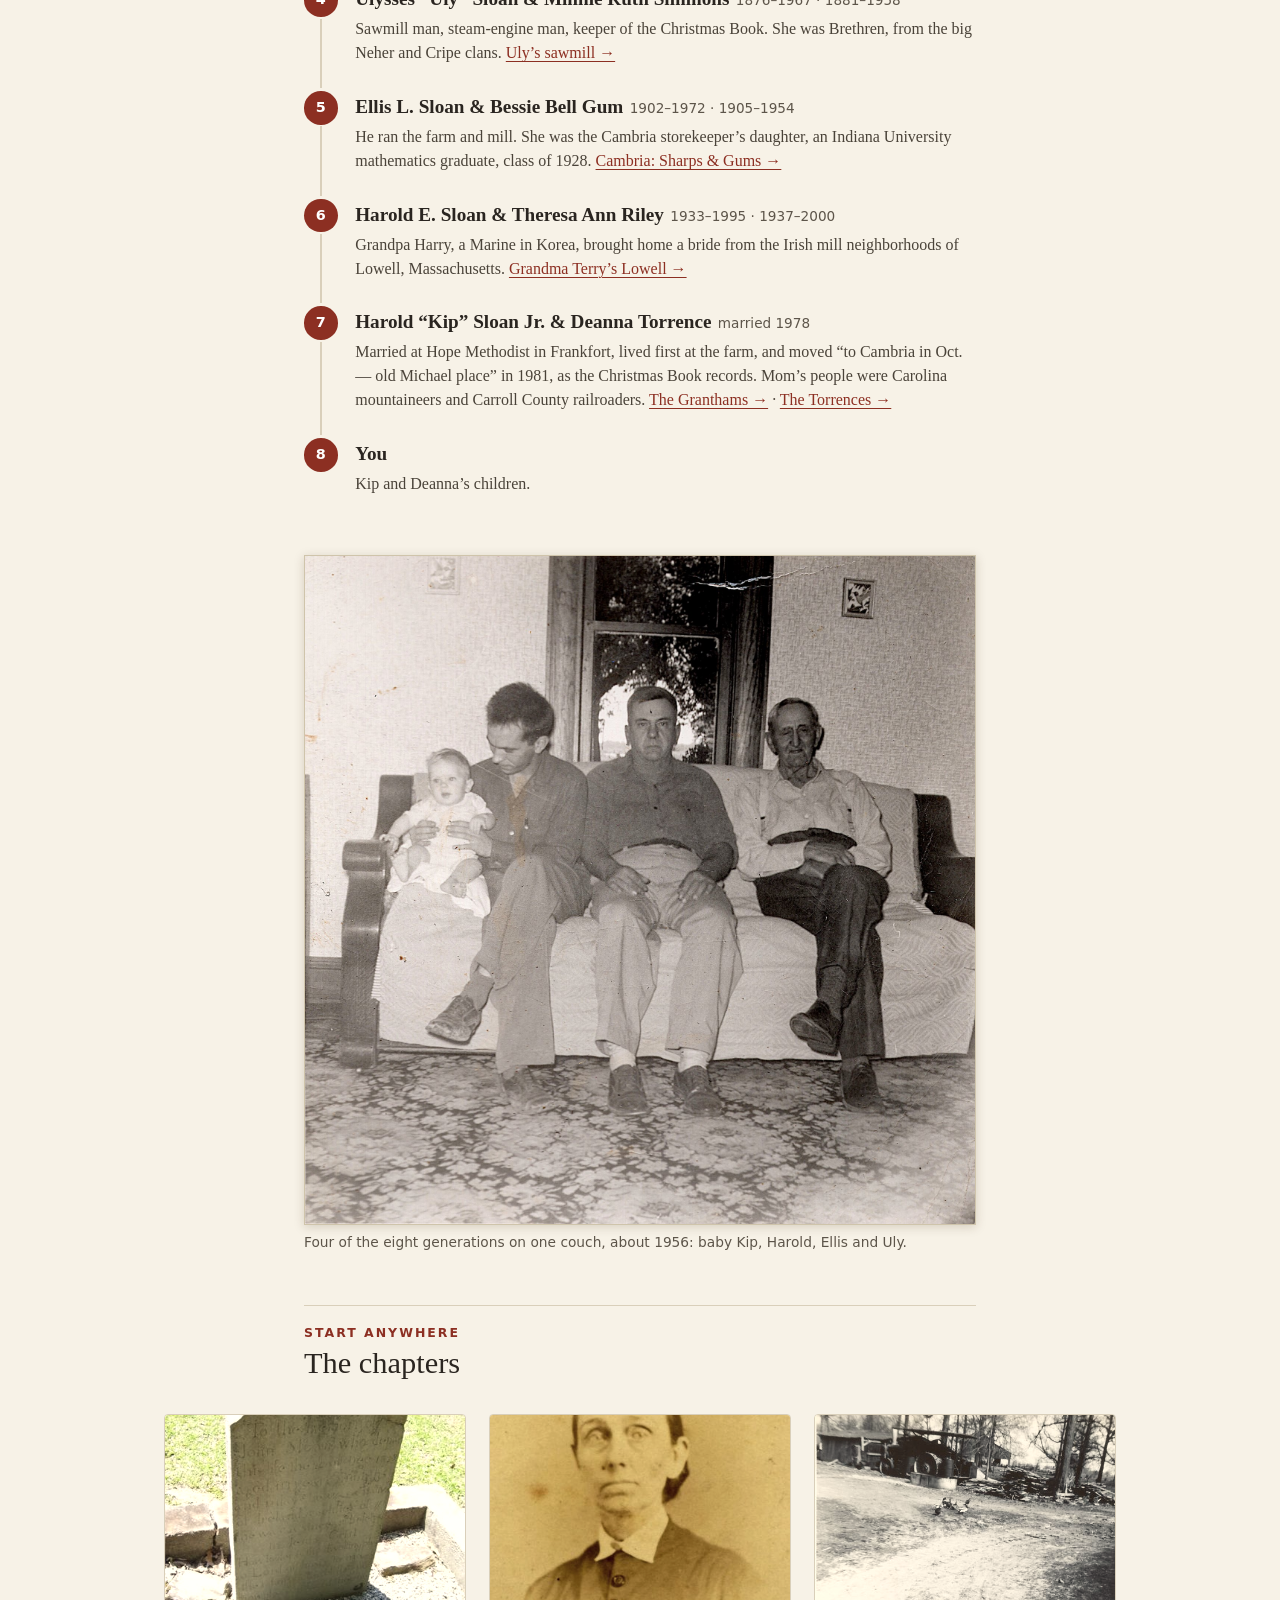
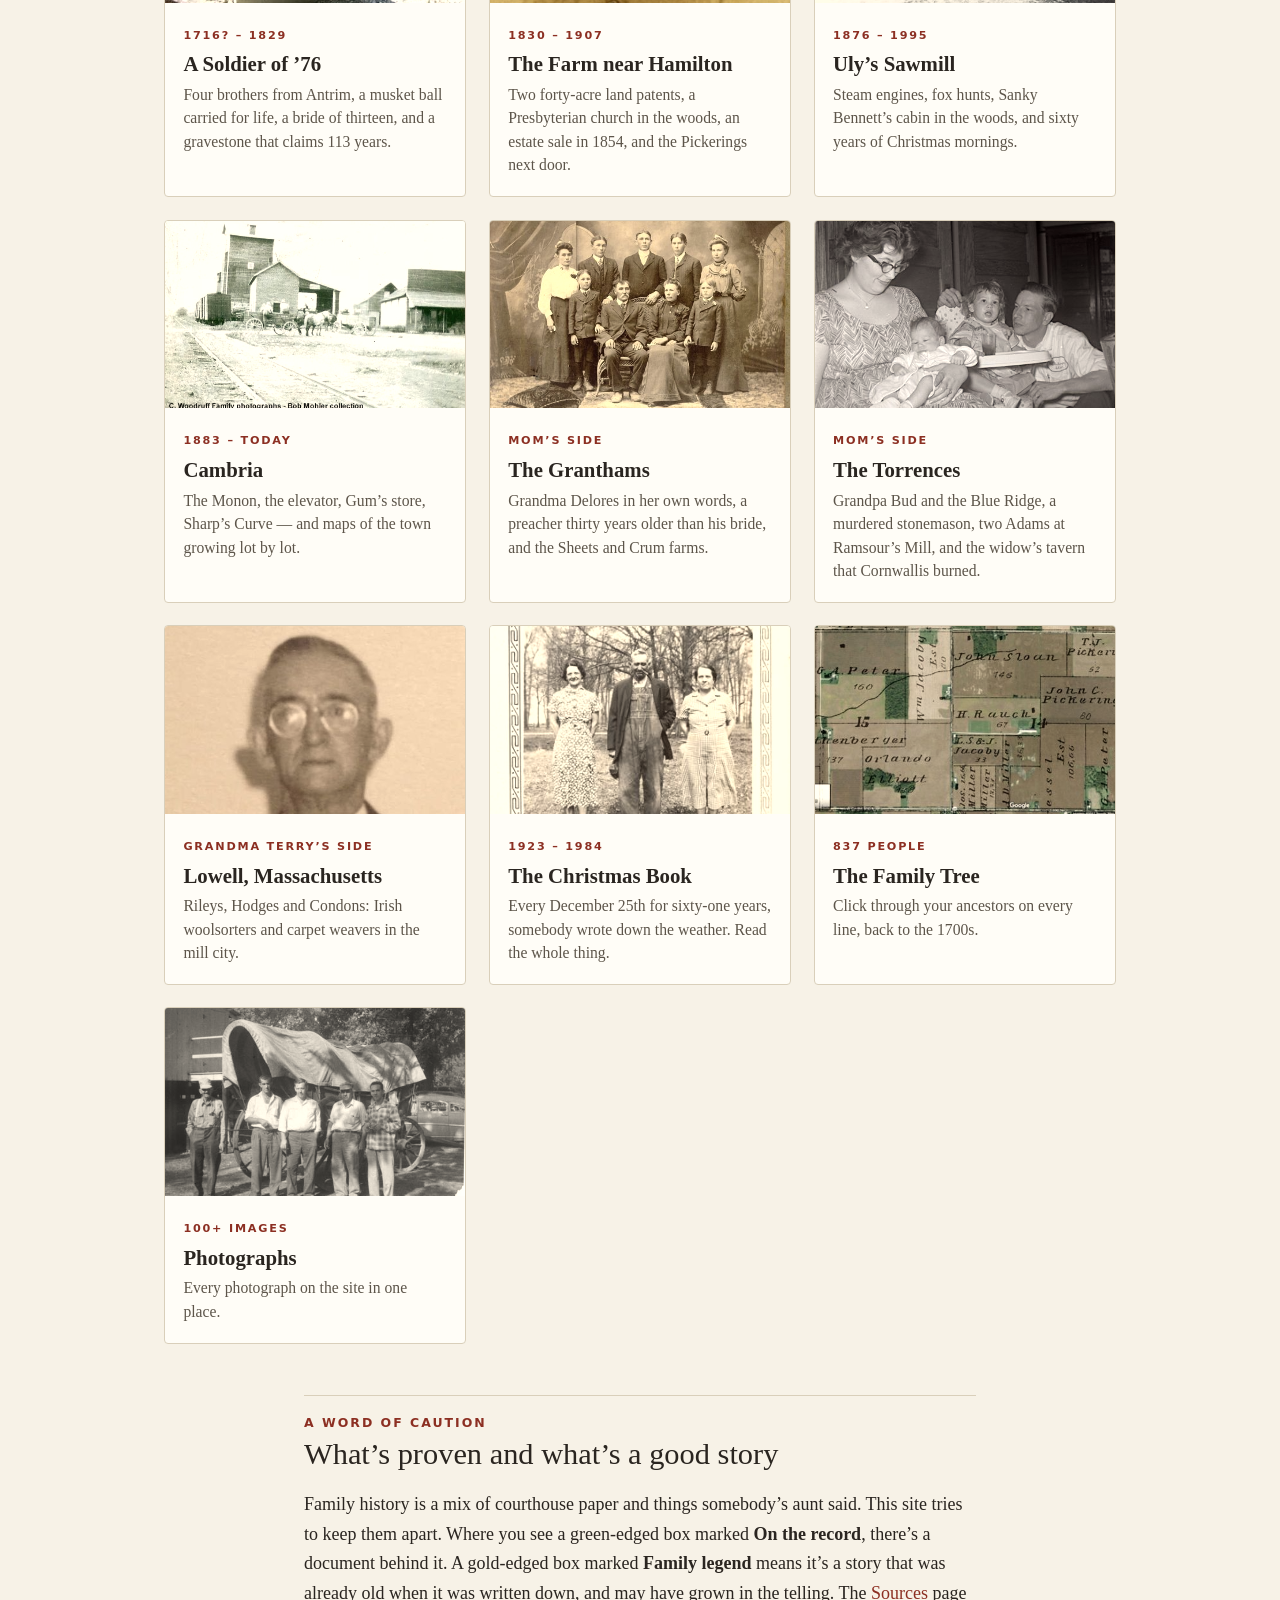
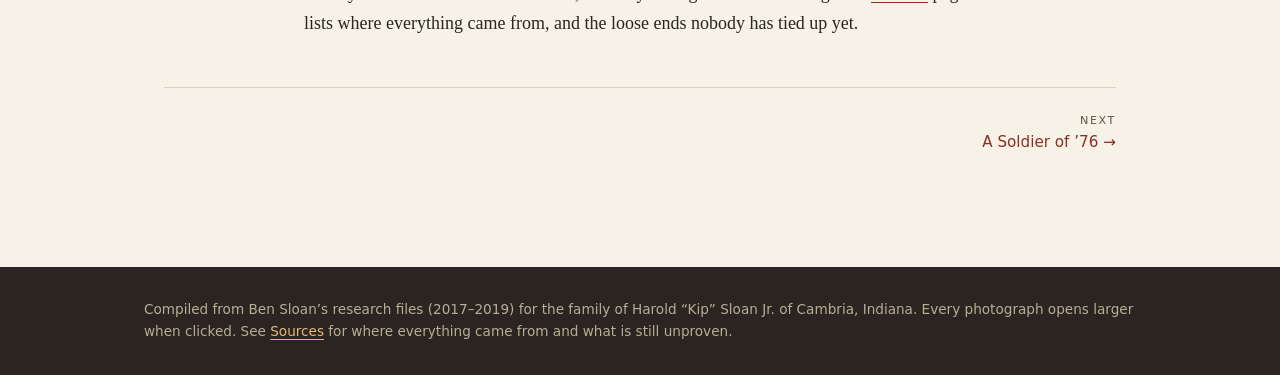
==== commit f90ac8aa: "Split Mom's Side into Grantham and Torrence pages Co-Authored-By: Claude Fable 5.1 <noreply@anthropi" ====
--- a/index.html
+++ b/index.html
@@ -1,9 +1,9 @@
 <!doctype html>
 <html lang="en"><head><meta charset="utf-8"><meta name="robots" content="noindex, nofollow"><meta name="viewport" content="width=device-width, initial-scale=1">
 <title>The Sloans of Cambria · The Sloans of Cambria</title>
-<link rel="stylesheet" href="css/style.css?v=1790881343"></head>
+<link rel="stylesheet" href="css/style.css?v=1790886452"></head>
 <body>
-<div class="site-head"><div class="wrap"><a class="brand" href="index.html"><b>Sloan</b> · A Family History</a><nav class="site-nav"><a href="index.html" class=on>Home</a><a href="south-carolina.html">A Soldier of ’76</a><a href="pioneers.html">The Farm</a><a href="sawmill.html">Uly’s Sawmill</a><a href="cambria.html">Cambria</a><a href="moms-side.html">Mom’s Side</a><a href="lowell.html">Lowell</a><a href="christmas-book.html">The Christmas Book</a><a href="tree.html">Family Tree</a><a href="gallery.html">Photos</a><a href="sources.html">Sources</a></nav></div></div>
+<div class="site-head"><div class="wrap"><a class="brand" href="index.html"><b>Sloan</b> · A Family History</a><nav class="site-nav"><a href="index.html" class=on>Home</a><a href="south-carolina.html">A Soldier of ’76</a><a href="pioneers.html">The Farm</a><a href="sawmill.html">Uly’s Sawmill</a><a href="cambria.html">Cambria</a><a href="grantham.html">The Granthams</a><a href="torrence.html">The Torrences</a><a href="lowell.html">Lowell</a><a href="christmas-book.html">The Christmas Book</a><a href="tree.html">Family Tree</a><a href="gallery.html">Photos</a><a href="sources.html">Sources</a></nav></div></div>
 <header class="hero home" style="background-image:url('img/sloan-home.jpg');background-position:center 70%"><div class="inner"><p class="kicker">Clinton County, Indiana · 1716 – today</p><h1>The Sloans of Cambria</h1><p class="lede">How a family of Scotch-Irish Seceders, Yorkshire farmers, German Baptists and a Cambria storekeeper’s daughter all ended up on the same few square miles of Indiana — and then produced us.</p></div></header>
 <main><div class="article">
 <p class="drop">If you grew up in Cambria, you grew up inside this story without knowing it. The porch where you waited for the school bus was your great-great-grandfather’s general store. The brick garage by the tracks was the office of the grain elevator your great-great-great-grandfather built. “Sharp’s Curve,” the bend in the road west of town that Dad always wondered about, is named for the same man — he was the road superintendent, and he surveyed it wrong. And the patch of woods and junk-strewn grass a few miles southwest, where the sawmill used to be, is the last piece of a farm that a man named John Sloan bought from the United States government while Andrew Jackson was president.</p>
@@ -26,7 +26,7 @@
   <li><b>Harold E. Sloan &amp; Theresa Ann Riley</b><span class="dates">1933–1995 · 1937–2000</span>
     <p>Grandpa Harry, a Marine in Korea, brought home a bride from the Irish mill neighborhoods of Lowell, Massachusetts. <a href="lowell.html">Grandma Terry’s Lowell →</a></p></li>
   <li><b>Harold “Kip” Sloan Jr. &amp; Deanna Torrence</b><span class="dates">married 1978</span>
-    <p>Married at Hope Methodist in Frankfort, lived first at the farm, and moved “to Cambria in Oct. — old Michael place” in 1981, as the Christmas Book records. Mom’s people were Carolina mountaineers and Carroll County railroaders. <a href="moms-side.html">Mom’s side →</a></p></li>
+    <p>Married at Hope Methodist in Frankfort, lived first at the farm, and moved “to Cambria in Oct. — old Michael place” in 1981, as the Christmas Book records. Mom’s people were Carolina mountaineers and Carroll County railroaders. <a href="grantham.html">The Granthams →</a> · <a href="torrence.html">The Torrences →</a></p></li>
   <li><b>You</b>
     <p>Kip and Deanna’s children.</p></li>
 </ol>
@@ -40,7 +40,8 @@
   <a class="card" href="pioneers.html"><div class="ph" style="background-image:url('img/jane-sloan-compton-t.jpg')"></div><div class="tx"><span class="k">1830 – 1907</span><h3>The Farm near Hamilton</h3><p>Two forty-acre land patents, a Presbyterian church in the woods, an estate sale in 1854, and the Pickerings next door.</p></div></a>
   <a class="card" href="sawmill.html"><div class="ph" style="background-image:url('img/sawmill-1940-t.jpg')"></div><div class="tx"><span class="k">1876 – 1995</span><h3>Uly’s Sawmill</h3><p>Steam engines, fox hunts, Sanky Bennett’s cabin in the woods, and sixty years of Christmas mornings.</p></div></a>
   <a class="card" href="cambria.html"><div class="ph" style="background-image:url('img/cambria-elevator-street-t.jpg')"></div><div class="tx"><span class="k">1883 – today</span><h3>Cambria</h3><p>The Monon, the elevator, Gum’s store, Sharp’s Curve — and maps of the town growing lot by lot.</p></div></a>
-  <a class="card" href="moms-side.html"><div class="ph" style="background-image:url('img/sheets-family-t.jpg')"></div><div class="tx"><span class="k">Mom’s side</span><h3>Torrence · Grantham · Sheets</h3><p>Grandma Delores in her own words, a preacher thirty years older than his bride, and the Blue Ridge.</p></div></a>
+  <a class="card" href="grantham.html"><div class="ph" style="background-image:url('img/sheets-family-t.jpg')"></div><div class="tx"><span class="k">Mom’s side</span><h3>The Granthams</h3><p>Grandma Delores in her own words, a preacher thirty years older than his bride, and the Sheets and Crum farms.</p></div></a>
+  <a class="card" href="torrence.html"><div class="ph" style="background-image:url('img/torrence-family-1962-t.jpg')"></div><div class="tx"><span class="k">Mom’s side</span><h3>The Torrences</h3><p>Grandpa Bud and the Blue Ridge, a murdered stonemason, two Adams at Ramsour’s Mill, and the widow’s tavern that Cornwallis burned.</p></div></a>
   <a class="card" href="lowell.html"><div class="ph" style="background-image:url('img/hodge-william-t.jpg')"></div><div class="tx"><span class="k">Grandma Terry’s side</span><h3>Lowell, Massachusetts</h3><p>Rileys, Hodges and Condons: Irish woolsorters and carpet weavers in the mill city.</p></div></a>
   <a class="card" href="christmas-book.html"><div class="ph" style="background-image:url('img/uly-minnie-izora-1936-t.jpg')"></div><div class="tx"><span class="k">1923 – 1984</span><h3>The Christmas Book</h3><p>Every December 25th for sixty-one years, somebody wrote down the weather. Read the whole thing.</p></div></a>
   <a class="card" href="tree.html"><div class="ph" style="background-image:url('img/farm-1903-t.jpg')"></div><div class="tx"><span class="k">837 people</span><h3>The Family Tree</h3><p>Click through your ancestors on every line, back to the 1700s.</p></div></a>
@@ -54,5 +55,5 @@
 </div></main>
 <footer class="site-foot"><div class="wrap">Compiled from Ben Sloan’s research files (2017–2019) for the family of Harold “Kip” Sloan Jr. of Cambria, Indiana.
 Every photograph opens larger when clicked. See <a href="sources.html">Sources</a> for where everything came from and what is still unproven.</div></footer>
-<script src="js/site.js?v=1790881343"></script>
+<script src="js/site.js?v=1790886452"></script>
 </body></html>
